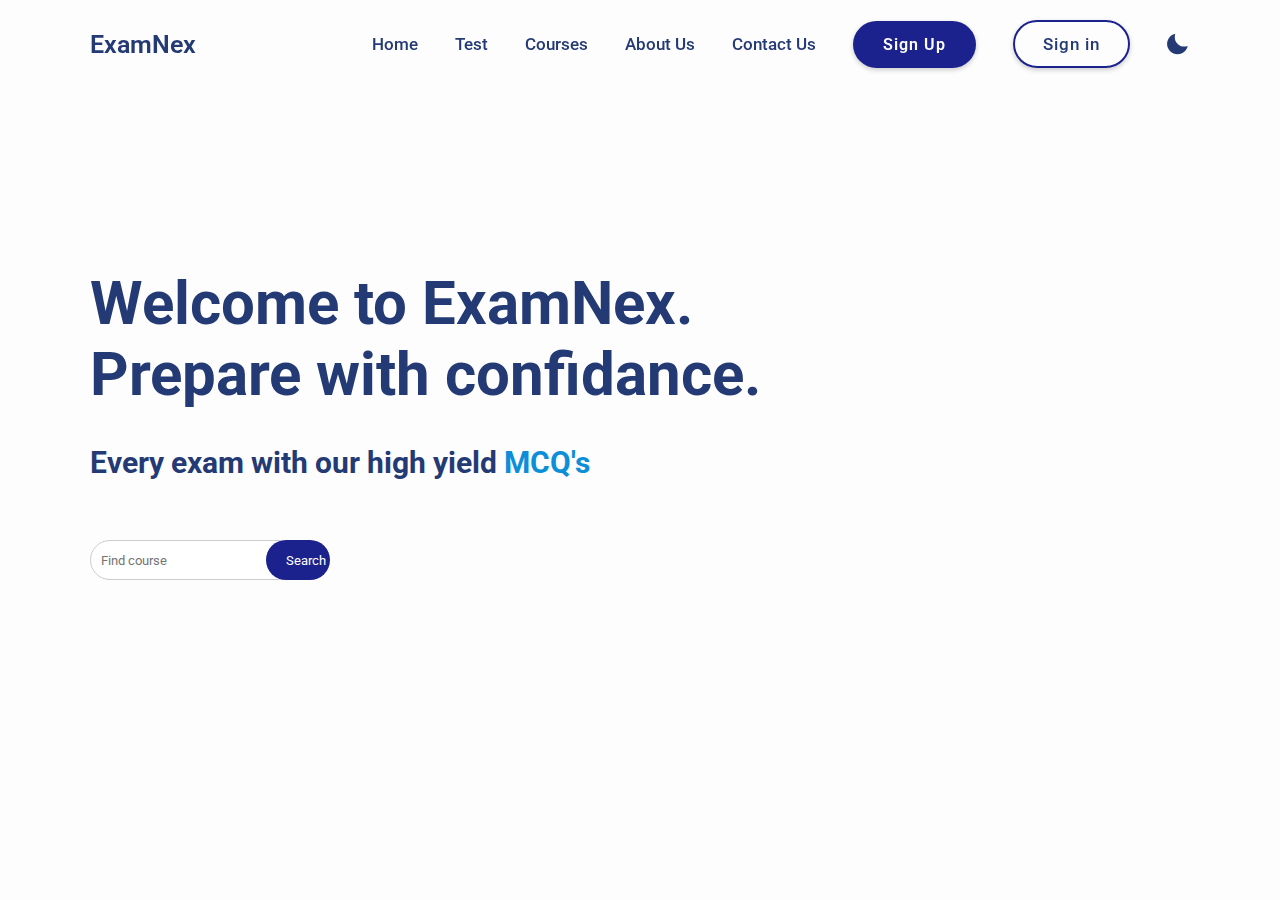
==== Frontend/Dashboard/index.html @ 9541e6c8 "Add files via upload" ====
<!DOCTYPE html>
<html lang="en">
<head>
    <meta charset="UTF-8">
    <meta name="viewport" content="width=device-width, initial-scale=1.0 user-scalable=no">
    <title>Exam-App</title>
    <link rel="stylesheet" href="style.css">
    <link href='https://unpkg.com/boxicons@2.1.4/css/boxicons.min.css' rel='stylesheet'>
</head>
<body>
    <header class="header">
        <a href="#home" class="logo">ExamNex</a>
        <nav class="navbar">
            <a href="#home" class="hover">Home</a>
            <a href="#test" class="hover">Test</a>
            <a href="#courses" class="hover">Courses</a>
            <a href="#about" class="hover">About Us</a>
            <a href="#contact" class="hover">Contact Us</a>
            <a href="/Frontend/Modern-Login/index.html"><span class="btn">Sign Up</span></a>
            <a href="/Frontend/Modern-Login/index.html"class="btn2">Sign in</a>
        </nav>
        <i class='bx bxs-moon' id="darkMode-icon"></i>
        <i id="menu" class='bx bx-menu'></i>
    </header>
        <section class="home" id="home">
            <div class="home-content">
                <h1>Welcome to ExamNex. Prepare with confidance.</h1>
                <h3>Every exam with our high yield <span>MCQ's</span></h3>
           
            <form class="search" action="#" method="post">
                <input type="text" placeholder="Find course" class="search-input">
                <button type="submit" class="search-button">Search</button>
            </form>
        </div>
            <!-- <div class="image">
                <img src="exm img.jpeg" alt="">
            </div> -->
        </section>
</body>
<script src="script.js"></script>
</html>
---- Frontend/Dashboard/style.css ----
@import url('https://fonts.googleapis.com/css2?family=Roboto:ital,wght@0,100;0,300;0,400;0,500;0,700;0,900;1,100;1,300;1,400;1,500;1,700;1,900&display=swap');
*{
    margin: 0;
    padding:0;
    box-sizing:border-box;
    text-decoration: none;
    border:none;
    outline:none;
    scroll-behavior:smooth;
    font-family: 'roboto', sans-serif;
}
:root{
    --bg-color: #fdfdfd;
    --text-color: rgba(36, 58, 116);
    --main-color: rgb(27, 34, 141);
    --white-color: #fdfdfd;
    --shadow-color: rgba(0, 0, 0, .2);
}
.dark-mode{
    --bg-color: #0b061f;
    --text-color: #fafafa;
    --shadow-color: rgba(0, 0, 0, .7);
}
html{
    font-size: 62.5%;
    overflow-x: hidden;
}
body{
    background: var(--bg-color);
    color: var(--text-color);
}
.header{
    position: fixed;
    top: 0;
    left: 0;
    width: 100%;
    padding: 2rem 7%;
    background: transparent;
    display: flex;
    align-items: center;
    z-index: 100;
    transition: 5s;
}
#menu{
    font-size: 3.8rem;
    color: var(--main-color);
    display: none;
}
#darkMode-icon{
    font-size: 2.5rem;
    cursor: pointer;
    color: var(--text-color);
}

.logo{
    font-size: 2.5rem;
    color: var(--text-color);
    font-weight: 600;
    cursor: default;
    margin-right: auto;
}
.navbar a{
    position: relative;
    font-size: 1.7rem;
    color: var(--text-color);
    font-weight: 500;
    margin-right: 3.5rem;
}
section{
    min-height: 100vh;
    padding: 10rem 7% 2rem;
    overflow-y: hidden;
}
.home{
    display: flex;
    align-items: center;
}
.home .home-content{
    max-width: 70rem;
    padding-bottom: 20rem;
}
.home-content h3{
    font-size: 3rem;
    font-weight: 700;
    line-height: .3;
}
.home-content h1{
    font-size: 6rem;
    font-weight: 700;
    margin-bottom: .3rem;
    
}
.home-content p{
    font-size: 1.6rem;
}
.home-content h3 span{
    color: rgb(13, 142, 216);
}
.home-content h3{
    line-height: 10rem;
}
.btn{
    display: inline-block;
    padding: 1.2rem 2.8rem;
    background: var(--main-color);
    border-radius: 7rem;
    box-shadow: 0 .2rem .5rem var(--shadow-color);
    font-size: 1.6rem;
    letter-spacing: .1rem;
    font-weight: 600;
    border: .2rem solid transparent;
    transition: .5s;
    
}
.btn:hover{
    background: transparent;
    color: var(--main-color);
    border-color: var(--main-color);
}
.btn2{
    display: inline-block;
    padding: 1.2rem 2.8rem;
    background: transparent;
    border-radius: 7rem;
    box-shadow: 0 .2rem .5rem var(--shadow-color);
    font-size: 1.6rem;
    color: var(--main-color);
    letter-spacing: .1rem;
    font-weight: 600;
    border: .2rem solid transparent;
    transition: .5s ease;
    border-color: var(--main-color);
}
.btn2:hover{
    background: var(--main-color);
    color: var(--white-color);
}
.navbar a span{
    color: #fdfdfd;
}
.image{
        width: 100%;
        height: 100vh;
        display: flex;
        justify-content: right;
}
.image img{
    padding-left:5rem;
}
.search{
    position: absolute;
    top: 60%;
    width: 25%;
}
.search-input {
    width: 65%;
    padding: 10px;
    border: 1px solid #ccc;
    border-radius: 40px ;
    height: 4rem;
}
.search-button {
    padding: 10px 20px;
    background-color: var(--main-color); 
    color: white;
    border: none;
    border-radius: 20px;
    cursor: pointer;
    position: absolute;
    left:55%;
    height: 4rem;
    width: 20%;
}
.search-button:hover {
    background: rgb(5, 5, 77);
}
.navbar .hover:hover{
    color: rgba(17, 1, 53, 0.866);
    font-weight: 900;
}
@media(max-width:1050px){
    html{
        font-size: 40%;
    }
    .navbar a{
        font-size: 2.3rem;
    }
    .navbar a span{
        font-size: 2.3rem;
    }
    .logo{
        font-size: 3rem;
    }
    .home{
        font-size:4.2rem ;
        top: 50%;
        overflow: hidden;
        pointer-events: none;
    }
    .home-content h3{
        font-size: 3rem;
    }
    .home-content h1{
        font-size: 6rem;
    }
    .search{
        width: 60vw;
        height: 10vh;
        
    }
    .search-input {
        width: 50%;
        height: 6rem;
    }
    .search-button {
        width: 17%;
        height: 6rem;
        top: 2px;
        left: 40%;
    }
    #darkMode-icon{
        font-size: 3.5rem;
    }
}
@media(max-width:798px){
    html{
        font-size: 30%;
    }
    .image{
        display: none;
    }
    .search{
        width: 60vw;
        height: 10vh;
        
    }
    .search-input {
        width: 70%;
        height: 8rem;
    }
    .search-button {
        width: 22%;
        height: 8rem;
        top: -0.5px;
        left: 50%;
    }
    .home-content h3{
        font-size: 3.5rem;
    }
    .home-content h1{
        font-size: 5.5rem;
    }
    #menu{
        display: block;
        cursor: pointer;
        font-size: 6rem;
    }
    #darkMode-icon{
        font-size: 5rem;
        padding-right: 4%;
    }
    .logo{
        font-size: 5rem;
    }
    .navbar{
        position: absolute;
        top: 100%;
        left: 0;
        width: 100%;
        padding: 1rem 3%;
        border-top: .1rem solid rgba(0, 0, 0, .2);
        box-shadow: 0 .5rem 1rem rgba(0, 0, 0, .1);
        display: none;
    }
    .navbar.hover{
        display: block;
    }
    .navbar a{
        display: block;
        font-size: 3rem;
        margin: 3rem 0;
        
    }
    a.btn2{
        font-size: 11.04px;
    }
    .btn2{
        width: 70.68px;
        height: 26.5px;
        
    }
    .header{
        padding-top: 5%;
    }
}
@media(max-width:425px){
    .search{
        width: 80vw;
        height: 10vh;
    }
    .search-input {
        width: 70%;
        height: 8rem;
    }
    .search-button {
        width: 25%;
        height: 8rem;
    }
    .home-content h1{
        font-size: 6rem;
    }
}
@media(max-width:376px){
    html{
        font-size: 30%;
    }
    .search{
        width: 80vw;
    }
}
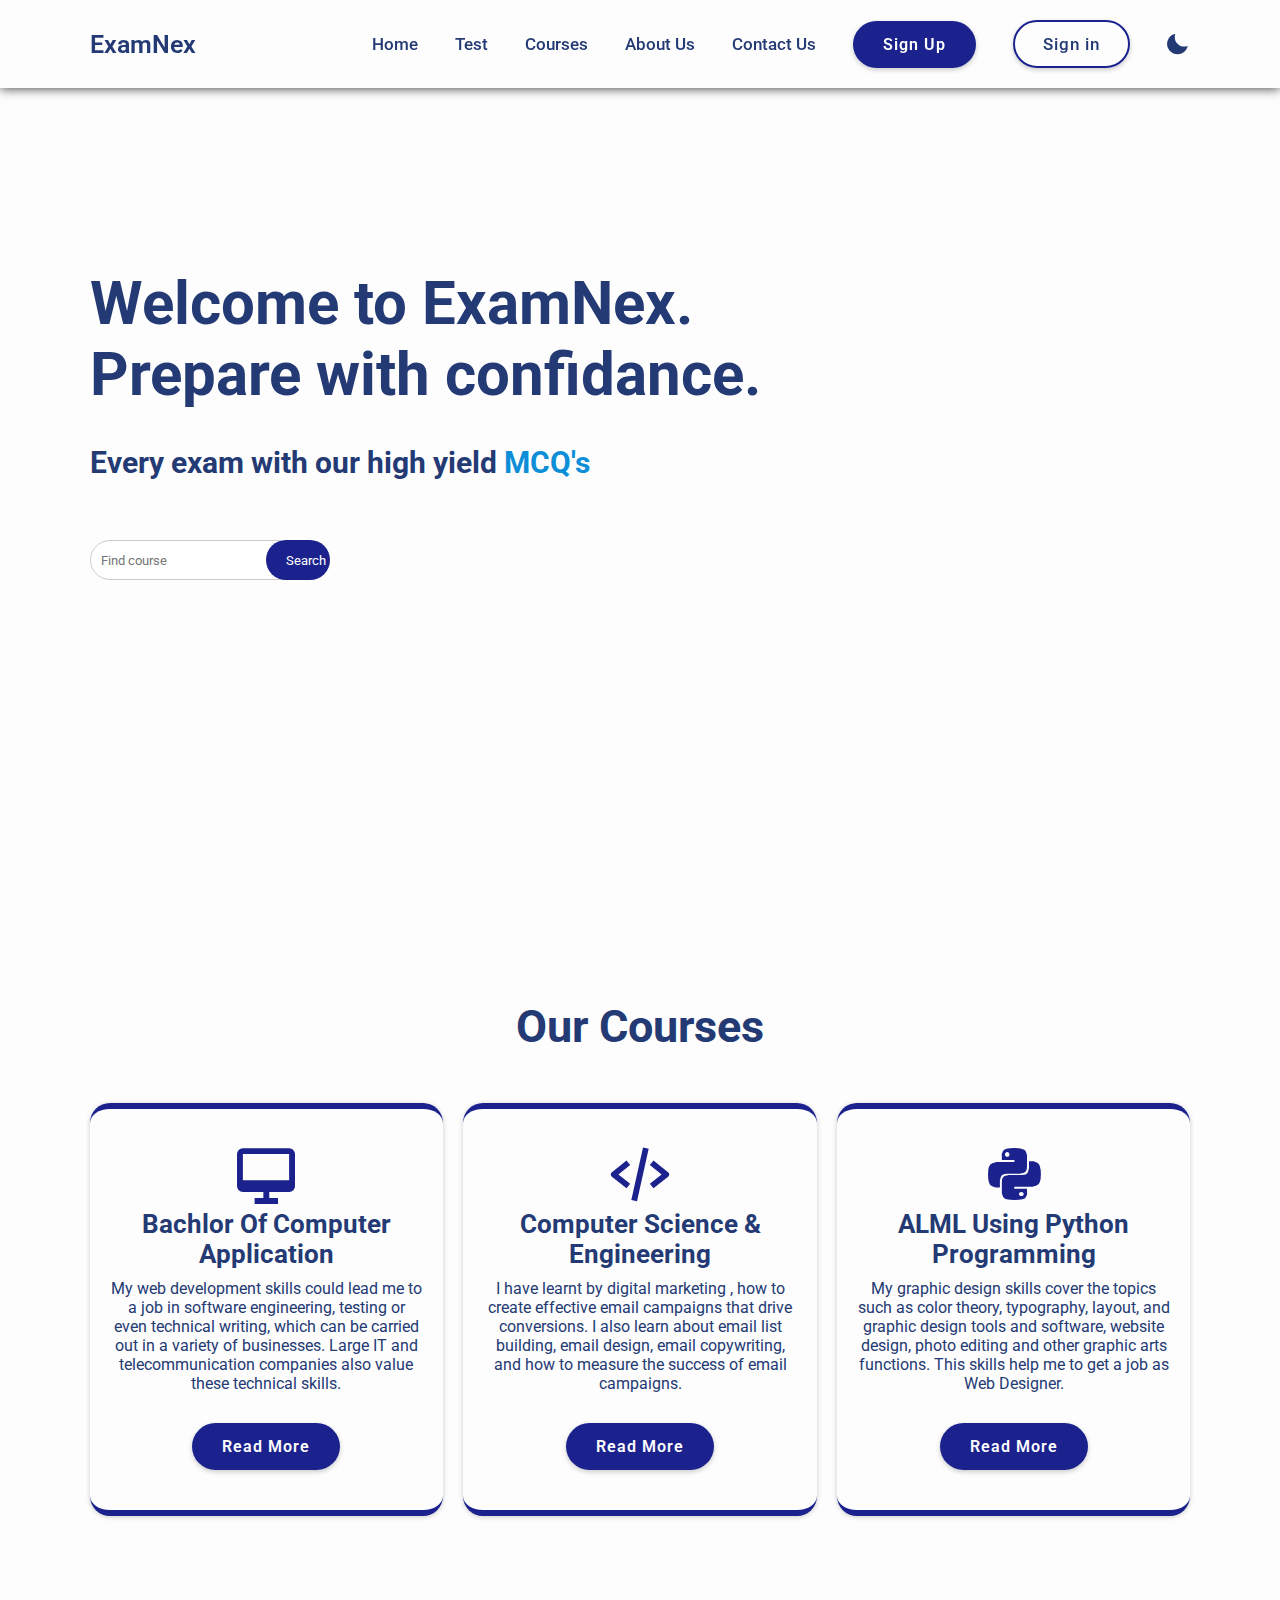
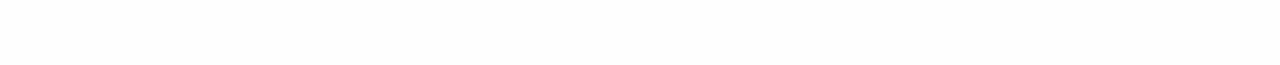
==== commit 07de7bb5: "Add files via upload" ====
--- a/Frontend/Dashboard/index.html
+++ b/Frontend/Dashboard/index.html
@@ -28,13 +28,37 @@
                 <h3>Every exam with our high yield <span>MCQ's</span></h3>
            
             <form class="search" action="#" method="post">
-                <input type="text" placeholder="Find course" class="search-input">
-                <button type="submit" class="search-button">Search</button>
+                <input type="text" id="search-input" placeholder="Find course" class="search-input">
+                <button type="submit" class="search-button" id="search-button">Search</button>
             </form>
         </div>
             <!-- <div class="image">
-                <img src="exm img.jpeg" alt="">
+                <img src="img.jpeg" alt="">
             </div> -->
+        </section>
+        <section class="courses" id="courses">
+            <h2 class="heading">Our Courses</h2>
+            <div class="courses-container">
+                <div class="courses-box">
+                    <i class='bx bx-desktop'></i>
+                    <h3>Bachlor Of Computer Application</h3>
+                    <p>My web development skills could lead me  to a job in software engineering, testing or even technical writing, which can be carried out in a variety of businesses. Large IT and telecommunication companies also value these technical skills.</p>
+                    <a href="#"><span class="btn">Read More</span></a>
+                </div>
+                <div class="courses-box">
+                    <i class='bx bx-code-alt' ></i>
+                    <h3>Computer Science & Engineering</h3>
+                    <p>I have learnt by digital marketing , how to create effective email campaigns that drive conversions. I also learn about email list building, email design, email copywriting, and how to measure the success of  email campaigns.</p>
+                    <a href="#"><span class="btn">Read More</span></a>
+                </div>
+                <div class="courses-box">
+                    <i class='bx bxl-python' ></i>
+                    <h3>ALML Using Python Programming</h3>
+                    <p>My graphic design skills cover the topics such as color theory, typography, layout, and graphic design tools and software, website design, photo editing and other graphic arts functions. 
+                        This skills help me to get a job as Web Designer.</p>
+                    <a href="#"><span class="btn">Read More</span></a>
+                </div>
+            </div>
         </section>
 </body>
 <script src="script.js"></script>
--- a/Frontend/Dashboard/style.css
+++ b/Frontend/Dashboard/style.css
@@ -35,11 +35,12 @@
     left: 0;
     width: 100%;
     padding: 2rem 7%;
-    background: transparent;
+    background: var(--bg-color);
     display: flex;
     align-items: center;
     z-index: 100;
     transition: 5s;
+    box-shadow: 0 .1rem 1rem rgba(0, 0, 0, .7);
 }
 #menu{
     font-size: 3.8rem;
@@ -51,7 +52,6 @@
     cursor: pointer;
     color: var(--text-color);
 }
-
 .logo{
     font-size: 2.5rem;
     color: var(--text-color);
@@ -69,7 +69,6 @@
 section{
     min-height: 100vh;
     padding: 10rem 7% 2rem;
-    overflow-y: hidden;
 }
 .home{
     display: flex;
@@ -135,12 +134,12 @@
     background: var(--main-color);
     color: var(--white-color);
 }
-.navbar a span{
+span{
     color: #fdfdfd;
 }
 .image{
-        width: 100%;
-        height: 100vh;
+        width: 80%;
+        height: 80vh;
         display: flex;
         justify-content: right;
 }
@@ -178,6 +177,54 @@
     color: rgba(17, 1, 53, 0.866);
     font-weight: 900;
 }
+.heading{
+    font-size: 4.5rem;
+    text-align: center;
+}
+.courses{
+    min-height: 85vh;
+    padding-bottom: 7rem;
+}
+.courses h2{
+    margin-bottom: 5rem;
+}
+.courses .courses-container{
+    display: flex;
+    justify-content: center;
+    align-items: center;
+    flex-wrap: wrap;
+    gap: 2rem;
+}
+.courses-container .courses-box{
+    flex: 1 1 30rem;
+    background: var(--bg-color);
+    padding: 3rem 2rem 4rem;
+    border-radius: 2rem;
+    box-shadow: 0 .1rem .5rem var(--shadow-color);
+    text-align: center;
+    border-top: .6rem solid var(--main-color);
+    border-bottom: .6rem solid var(--main-color);
+    transition: .5s ease;
+}
+.courses-container .courses-box:hover{
+    box-shadow: 0 .1rem 2rem var(--shadow-color);
+    transform: scale(1.02);
+}
+.courses-box i{
+    font-size: 7rem;
+    color: var(--main-color);
+}
+.courses-box h3{
+    font-size: 2.6rem;
+    transition: .5s ease;
+}
+.courses-box:hover h3{
+    color: var(--main-color);
+}
+.courses-box p{
+    font-size: 1.6rem;
+    margin: 1rem 0 3rem;
+}
 @media(max-width:1050px){
     html{
         font-size: 40%;
@@ -254,6 +301,7 @@
         display: block;
         cursor: pointer;
         font-size: 6rem;
+        color: var(--text-color);
     }
     #darkMode-icon{
         font-size: 5rem;
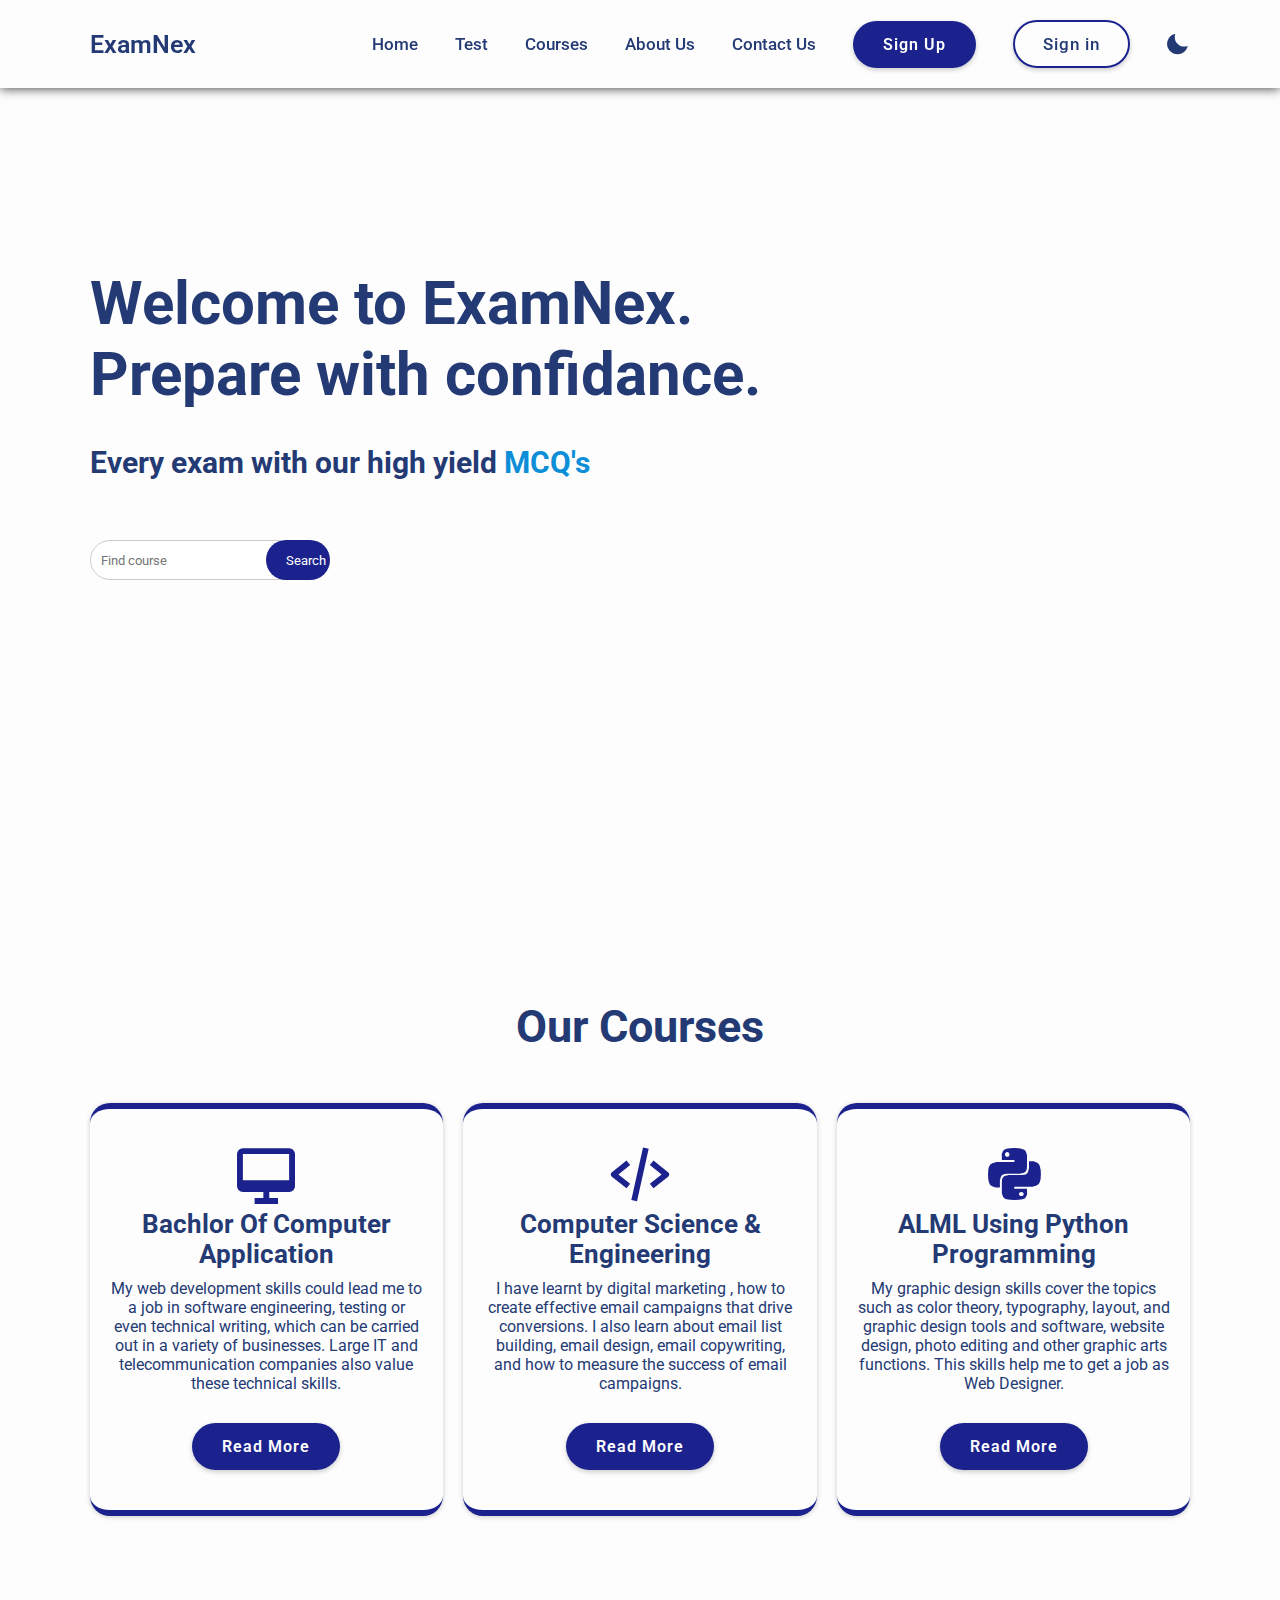
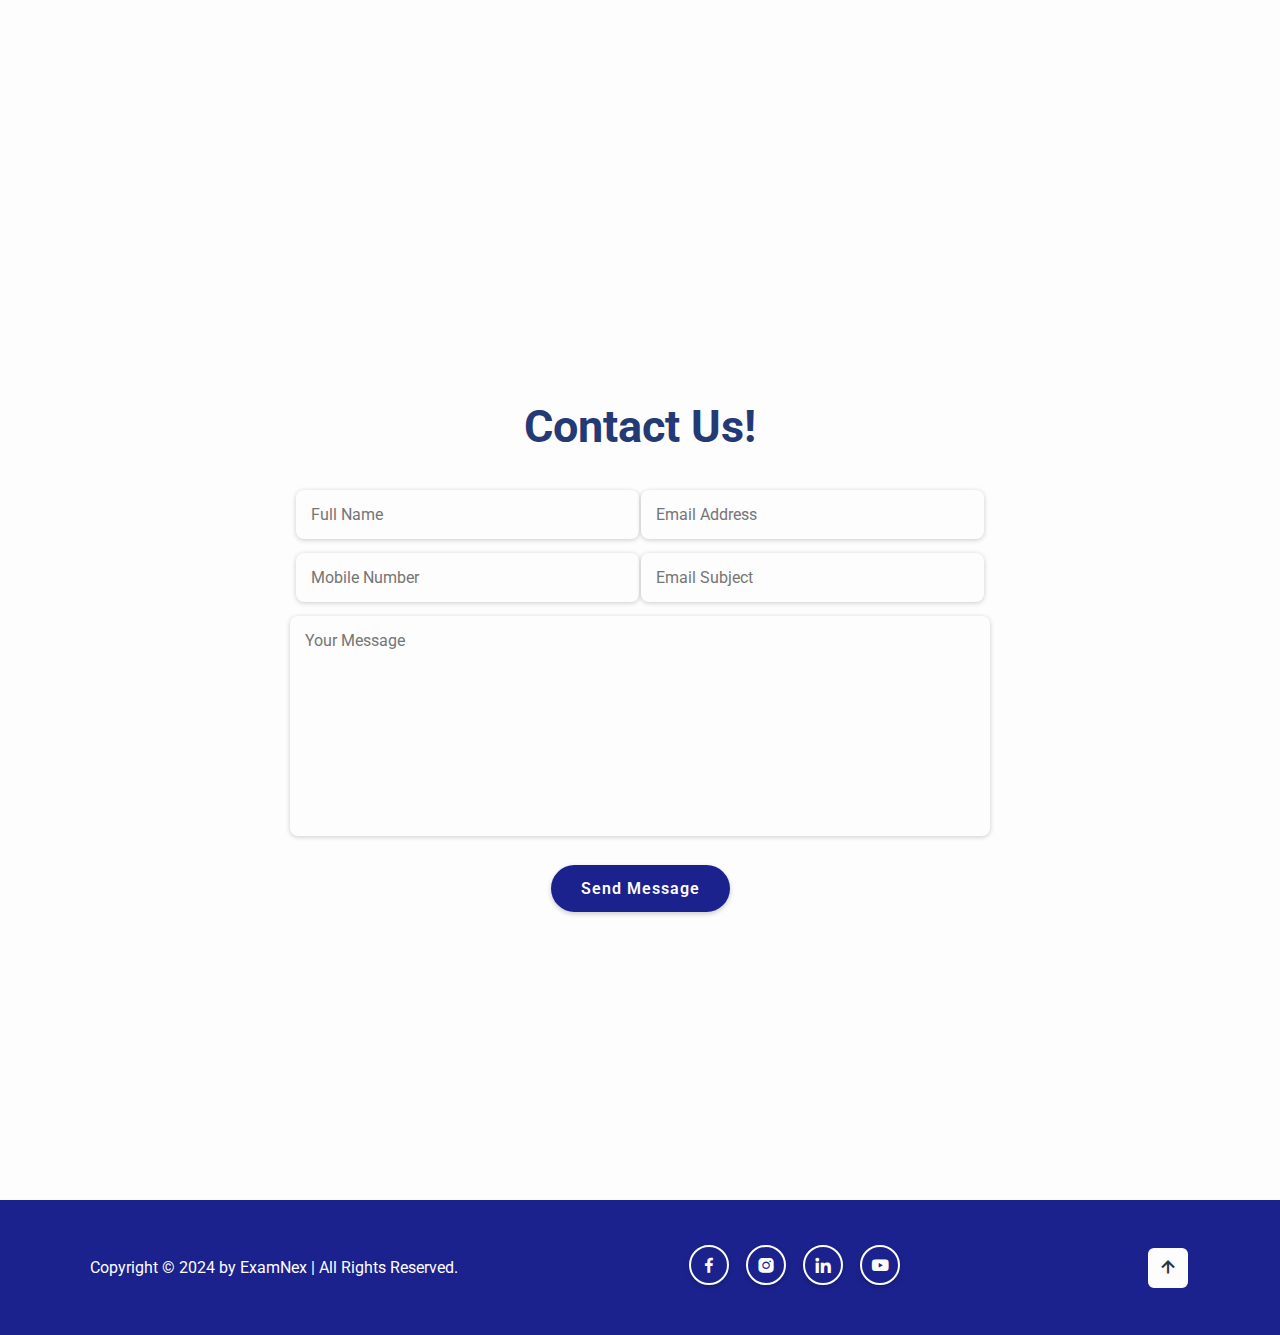
==== commit 5a85449d: "Add files via upload" ====
--- a/Frontend/Dashboard/index.html
+++ b/Frontend/Dashboard/index.html
@@ -28,7 +28,7 @@
                 <h3>Every exam with our high yield <span>MCQ's</span></h3>
            
             <form class="search" action="#" method="post">
-                <input type="text" id="search-input" placeholder="Find course" class="search-input">
+                <input type="search" id="search-input" placeholder="Find course" class="search-input">
                 <button type="submit" class="search-button" id="search-button">Search</button>
             </form>
         </div>
@@ -60,6 +60,39 @@
                 </div>
             </div>
         </section>
+        <section class="contact" id="contact">
+            <h2 class="heading">Contact Us!</h2>
+            <form action="#" method="POST">
+            <!--<form action="https://api.web3forms.com/submit" method="POST">   gmail comments line
+                <input type="hidden" name="access_key" value="90920bce-4f6d-42fe-be21-c237a7fe2560">-->
+                <div class="input-box">
+                    <input type="text" placeholder="Full Name" name="full_name" required>
+                    <input type="email" placeholder="Email Address" name="email" required>
+                </div>
+                <div class="input-box">
+                    <input type="number" placeholder="Mobile Number" name="mno" required>
+                    <input type="text" placeholder="Email Subject" name="text" required>
+                </div>
+                <textarea name="sent_text" id="sent_text" cols="30" rows="10" placeholder="Your Message"></textarea>
+                <input type="submit" value="Send Message" class="btn">
+            </form>
+        </section>
+        <footer class="footer">
+            <div class="footer-text">
+                <p>Copyright &copy; 2024 by ExamNex | All Rights Reserved. </p>
+            </div>
+            <div class="social-media">
+                <a href="https://www.facebook.com/profile.php?id=100036517611134" target="_blank"><i class='bx bxl-facebook'></i></a>
+                <a href="https://www.instagram.com/__pheonixx__99/" target="_blank"><i class='bx bxl-instagram-alt' ></i></a>
+                <a href="https://www.linkedin.com/in/samrat-saha-414580305/" target="_blank"><i class='bx bxl-linkedin'></i></a>
+                <a href="https://youtube.com/@mr.rockstaryt3064?si=V2W3eRuo5P7zrMuX" target="_blank"><i class='bx bxl-youtube' ></i></a>
+            </div>
+            <!-- <div class="para">
+            <p>Contact Us on social media sites</p></div> -->
+            <div class="footer-iconTop">
+                <a href="#home"><i class='bx bx-up-arrow-alt'></i></a>
+            </div>
+        </footer>
 </body>
 <script src="script.js"></script>
 </html>--- a/Frontend/Dashboard/style.css
+++ b/Frontend/Dashboard/style.css
@@ -182,7 +182,7 @@
     text-align: center;
 }
 .courses{
-    min-height: 85vh;
+
     padding-bottom: 7rem;
 }
 .courses h2{
@@ -225,6 +225,105 @@
     font-size: 1.6rem;
     margin: 1rem 0 3rem;
 }
+.contact{
+    margin-top: 10rem;
+}
+.contact h2{
+    margin-bottom: 3rem;
+}
+
+.contact form{
+    max-width: 70rem;
+    margin: 1rem auto;
+    text-align: center;
+    margin-bottom: 3rem;
+}
+.contact form.input-box{
+    display: flex;
+    justify-content: center;
+    flex-wrap: wrap;
+}
+.contact form .input-box input,
+.contact form textarea{
+    width: 100%;
+    padding: 1.5rem;
+    font-size: 1.6rem;
+    color: var(--text-color);
+    background: var(--bg-color);
+    border-radius: .8rem;
+    margin: .7rem 0;
+    box-shadow: 0 .1rem .5rem var(--shadow-color);
+    
+}
+.contact form .input-box input{
+    width: 49%;
+}
+.contact form textarea{
+    resize:none
+}
+.contact form .btn{
+    margin-top: 2rem;
+    cursor: pointer;
+    color: var(--white-color);
+}
+.contact form .btn:hover{
+    color: var(--main-color);
+}
+.social-media a{
+    margin: 2.5rem .75rem 3rem;
+    display: inline-flex;
+    justify-content: center;
+    align-items: center;
+    width: 4rem;
+    height: 4rem;
+    background: transparent;
+    border: .2rem solid var(--white-color);
+    border-radius: 50%;
+    box-shadow: 0 .2rem .5rem var(--shadow-color);
+    font-size: 2rem;
+    color: var(--white-color);
+    margin : 2.5rem 1.5rem 3rem 0;
+    transition: .5s ease;
+}
+.social-media a:hover{
+    background: var(--white-color);
+    color: var(--main-color);
+}
+/* .para p{
+    font-size: 1.5rem;
+    color: var(--white-color);
+    margin-left: 0;
+} */
+.footer{
+    display: flex;
+    justify-content: space-between;
+    align-items: center;
+    flex-wrap:wrap ;
+    padding: 2rem 7%;
+    background: var(--main-color);
+}
+.footer-text p{
+    font-size: 1.6rem;
+    color: var(--white-color);
+}
+.footer-iconTop a{
+    display: inline-flex;
+    justify-content: center;
+    align-items: center;
+    padding: .8rem;
+    background: var(--white-color);
+    border-radius: .8rem;
+    border: .2rem solid var(--main-color);
+    outline: .2rem solid transparent;
+    transition: .5s ease;
+}
+.footer-iconTop a:hover{
+    outline-color: var(--white-color);
+}
+.footer-iconTop a i{
+    font-size: 2.4rem;
+    color: #333;
+}
 @media(max-width:1050px){
     html{
         font-size: 40%;
@@ -244,6 +343,9 @@
         overflow: hidden;
         pointer-events: none;
     }
+    .courses{
+        padding-bottom: 7rem;
+    }
     .home-content h3{
         font-size: 3rem;
     }
@@ -268,6 +370,13 @@
     #darkMode-icon{
         font-size: 3.5rem;
     }
+    .contact{
+        min-height: 70vh;
+    }
+    .courses {
+        min-height: 70vh;
+        padding-bottom: 3rem;
+    }
 }
 @media(max-width:798px){
     html{
@@ -309,6 +418,9 @@
     }
     .logo{
         font-size: 5rem;
+    }
+    .footer{
+        padding: 2rem 3%;
     }
     .navbar{
         position: absolute;
@@ -327,21 +439,23 @@
         display: block;
         font-size: 3rem;
         margin: 3rem 0;
-        
+    }
+    .navbar{
+        background-color: var(--white-color);
     }
     a.btn2{
         font-size: 11.04px;
+        padding-left: -20%;
     }
     .btn2{
         width: 70.68px;
         height: 26.5px;
-        
     }
     .header{
         padding-top: 5%;
     }
 }
-@media(max-width:425px){
+@media(max-width:450px){
     .search{
         width: 80vw;
         height: 10vh;
@@ -357,6 +471,10 @@
     .home-content h1{
         font-size: 6rem;
     }
+    .contact form .input-box input{
+        width: 100%;
+    }
+    
 }
 @media(max-width:376px){
     html{
@@ -365,4 +483,35 @@
     .search{
         width: 80vw;
     }
-}+    .footer{
+        flex-direction: column-reverse;
+    }
+    .footer p{
+        text-align: center;
+        margin-top: 2rem;
+    }
+    .home-content h1{
+        font-size: 5rem;
+    }
+    .home-content h3{
+        font-size:3rem;
+    }
+    
+}
+input:-webkit-autofill,
+input:-webkit-autofill:hover,
+input:-webkit-autofill:focus,
+input:-webkit-autofill:active {
+    -webkit-background-clip: text;
+    -webkit-text-fill-color: inherit !important;
+    transition: background-color 5000s ease-in-out 0s;
+    box-shadow: inset 0 0 20px 20px transparent;
+}
+input:autofill{
+    filter: none;
+    color: #ffffff !important; 
+    background-color: #1f1f3a !important;
+}
+input:-ms-input-placeholder {
+    color: #ffffff !important;
+}
